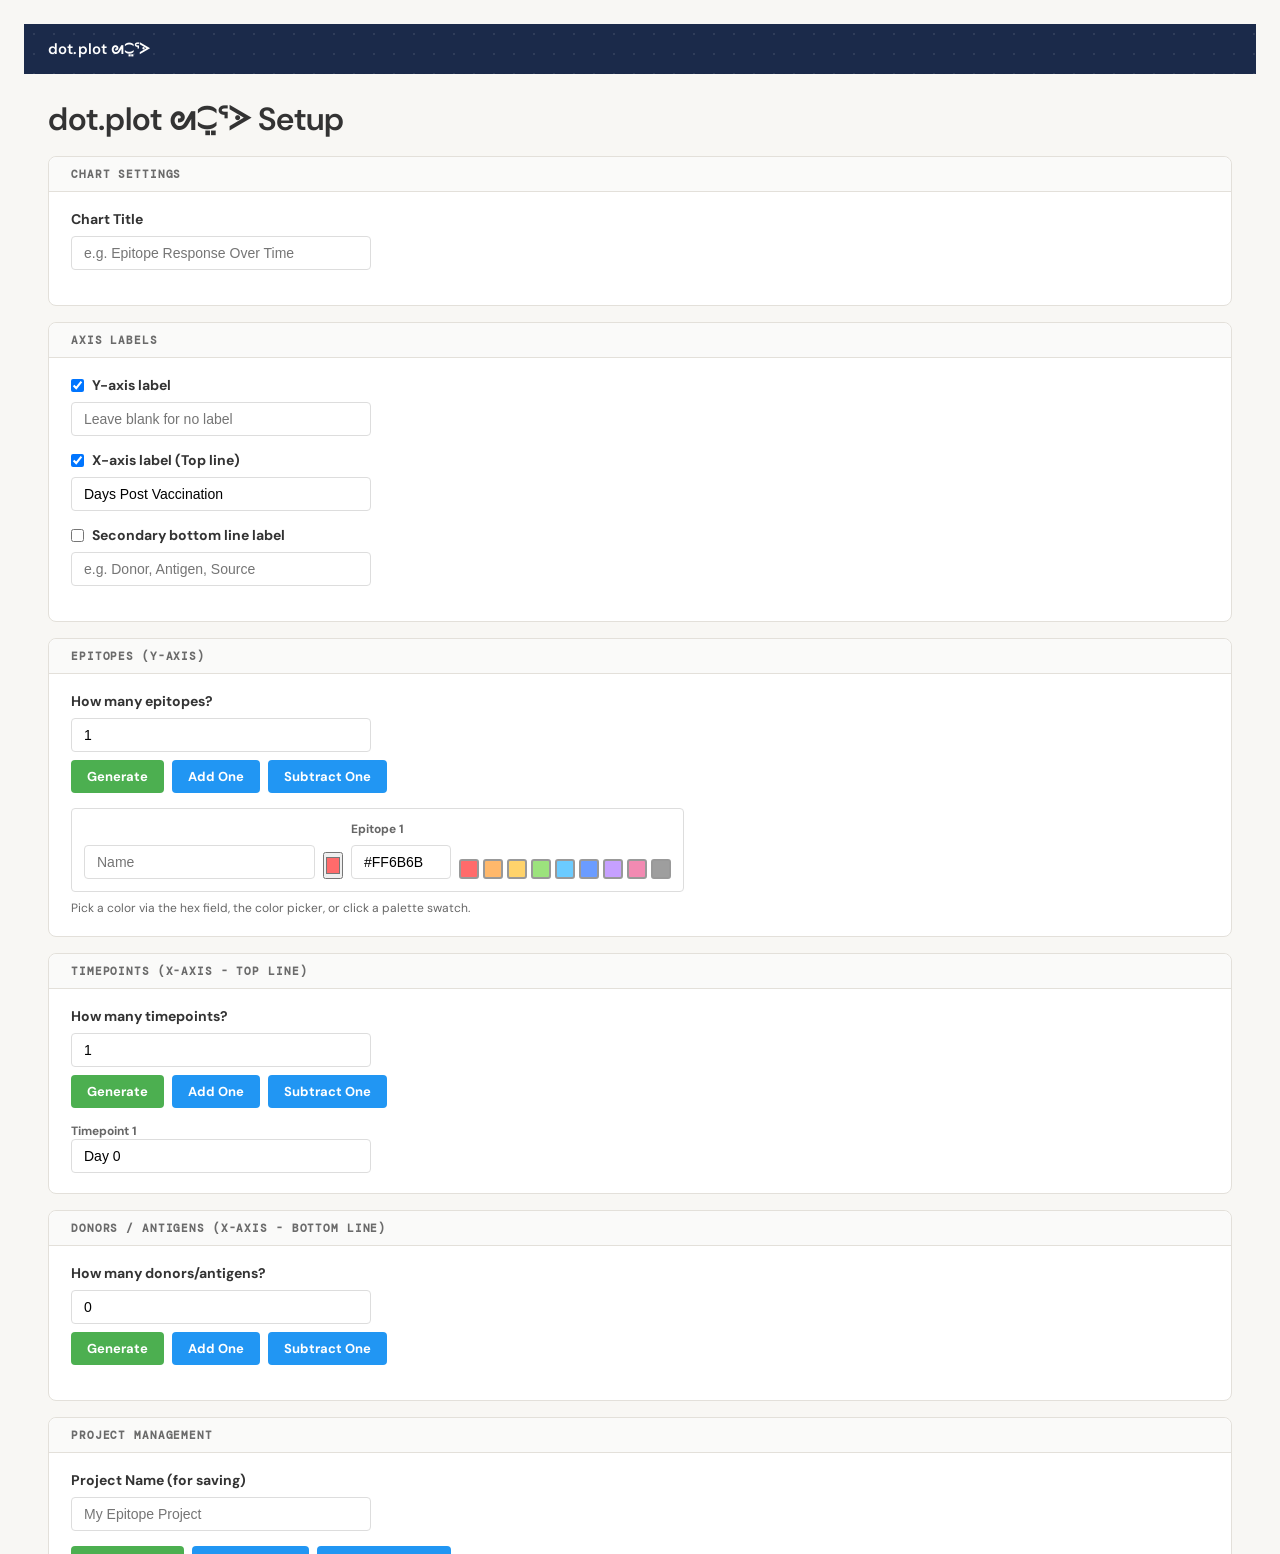
==== index.html @ 3cfeb723 "Initial static site for GitHub Pages Standalone client-side version of the dot.plot epitope visualiz" ====
<!DOCTYPE html>
<html lang="en">
<head>
    <meta charset="UTF-8">
    <meta name="viewport" content="width=device-width, initial-scale=1.0">
    <meta http-equiv="refresh" content="0; url=builder.html">
    <title>dot.plot ᘛ⁐̤ᕐᐷ</title>
    <link rel="preconnect" href="https://fonts.googleapis.com">
    <link rel="preconnect" href="https://fonts.gstatic.com" crossorigin>
    <link href="https://fonts.googleapis.com/css2?family=DM+Mono:ital,wght@0,400;0,500;1,400&family=DM+Sans:ital,opsz,wght@0,9..40,300;0,9..40,400;0,9..40,500;0,9..40,600;1,9..40,400&display=swap" rel="stylesheet">
    <link rel="stylesheet" href="css/style.css">
    <style>
        body { display: flex; align-items: center; justify-content: center; min-height: 100vh; }
        .landing {
            text-align: center;
            padding: 60px 40px;
            background: var(--surface);
            border-radius: var(--radius);
            box-shadow: var(--shadow);
            border: 1px solid var(--border);
            max-width: 480px;
        }
        .landing h1 { font-size: 2rem; margin-bottom: 12px; }
        .landing p { color: var(--text-muted); margin-bottom: 28px; font-size: 15px; line-height: 1.6; }
        .launch-btn {
            display: inline-block;
            padding: 14px 36px;
            background: var(--accent);
            color: #fff;
            border-radius: 8px;
            text-decoration: none;
            font-weight: 600;
            font-size: 16px;
            transition: background 0.2s;
        }
        .launch-btn:hover { background: var(--accent-dark); }
    </style>
</head>
<body>
    <div class="landing">
        <h1>dot.plot ᘛ⁐̤ᕐᐷ</h1>
        <p>An interactive tool for visualizing epitope responses across timepoints and donors. All data stays in your browser.</p>
        <a href="builder.html" class="launch-btn">Open Tool</a>
    </div>
</body>
</html>
---- css/style.css ----
/* ─── Design tokens ─────────────────────────────────────────────────────── */
:root {
    --nav:          #1B2A4A;
    --bg:           #F8F7F4;
    --surface:      #FFFFFF;
    --accent:       #E8823A;
    --accent-dark:  #CF6D28;
    --text:         #1C1C1E;
    --text-muted:   #6B6B6B;
    --border:       #E3E0DA;
    --shadow:       0 2px 16px rgba(27, 42, 74, 0.08);
    --radius:       12px;
    --font-body:    'DM Sans', Arial, sans-serif;
    --font-mono:    'DM Mono', 'Courier New', monospace;
}

/* ─── Reset ─────────────────────────────────────────────────────────────── */
* {
    margin: 0;
    padding: 0;
    box-sizing: border-box;
}

/* ─── Nav ────────────────────────────────────────────────────────────────── */
.site-nav {
    display: flex;
    align-items: center;
    gap: 16px;
    padding: 0 24px;
    height: 50px;
    background-color: var(--nav);
    background-image: radial-gradient(circle, rgba(255,255,255,0.09) 1px, transparent 1px);
    background-size: 20px 20px;
    font-family: var(--font-mono);
    font-size: 12px;
}

.site-nav-home {
    color: #FFFFFF;
    text-decoration: none;
    font-family: var(--font-body);
    font-weight: 600;
    font-size: 15px;
    letter-spacing: 0.01em;
    margin-right: auto;
}

.site-nav-home:hover {
    opacity: 0.8;
    text-decoration: none;
}

.site-nav-profile {
    color: rgba(255, 255, 255, 0.55);
    text-decoration: none;
    transition: color 0.2s;
}

.site-nav-profile:hover {
    color: rgba(255, 255, 255, 0.9);
    text-decoration: none;
}

.site-nav-logout {
    color: #FFFFFF;
    text-decoration: none;
    font-weight: 500;
    padding: 5px 13px;
    background: var(--accent);
    border-radius: 6px;
    transition: background-color 0.2s;
    border: none;
}

.site-nav-logout:hover {
    background: var(--accent-dark);
    text-decoration: none;
}

.site-nav-admin {
    color: #FFD580;
    text-decoration: none;
    font-weight: 500;
    padding: 4px 10px;
    border: 1px solid rgba(255, 213, 128, 0.35);
    border-radius: 5px;
    transition: background-color 0.2s;
}

.site-nav-admin:hover {
    background-color: rgba(255, 255, 255, 0.08);
    text-decoration: none;
}

.site-nav-section {
    color: rgba(255, 255, 255, 0.6);
    text-decoration: none;
    transition: color 0.2s;
}

.site-nav-section:hover {
    color: rgba(255, 255, 255, 0.9);
    text-decoration: none;
}

.site-nav-sep {
    width: 1px;
    height: 16px;
    background: rgba(255, 255, 255, 0.2);
    flex-shrink: 0;
}

/* ─── Body & container ───────────────────────────────────────────────────── */
body {
    font-family: var(--font-body);
    background-color: var(--bg);
    padding: 24px;
    color: var(--text);
}

.container {
    max-width: 1600px;
    margin: 0 auto;
    background-color: var(--surface);
    border-radius: var(--radius);
    box-shadow: var(--shadow);
    padding: 24px;
    border: 1px solid var(--border);
}

h1 {
    color: var(--text);
    margin-bottom: 20px;
    font-weight: 600;
}

/* ─── Info box ───────────────────────────────────────────────────────────── */
.info-box {
    background-color: #EEF4FF;
    padding: 10px 15px;
    border-radius: 6px;
    margin-bottom: 20px;
    border-left: 4px solid #3B82F6;
}

.info-box strong {
    color: #1D4ED8;
}

/* ─── Controls panel ─────────────────────────────────────────────────────── */
.controls-panel {
    display: grid;
    grid-template-columns: repeat(auto-fit, minmax(280px, 1fr));
    gap: 20px;
    margin: 20px 0;
    padding: 20px;
    background-color: #FAFAF8;
    border-radius: 8px;
    border: 1px solid var(--border);
}

.control-group {
    display: flex;
    flex-direction: column;
    gap: 8px;
}

.control-group label {
    font-weight: 600;
    color: var(--text);
    font-size: 14px;
}

.control-group input[type="range"] {
    height: 5px;
    border-radius: 3px;
    background: #ddd;
    outline: none;
    -webkit-appearance: none;
    cursor: pointer;
}

.control-group input[type="range"]::-webkit-slider-thumb {
    -webkit-appearance: none;
    appearance: none;
    width: 17px;
    height: 17px;
    border-radius: 50%;
    background: var(--accent);
    cursor: pointer;
    box-shadow: 0 1px 4px rgba(0,0,0,0.2);
}

.control-group input[type="range"]::-moz-range-thumb {
    width: 17px;
    height: 17px;
    border-radius: 50%;
    background: var(--accent);
    cursor: pointer;
    box-shadow: 0 1px 4px rgba(0,0,0,0.2);
    border: none;
}

.control-value {
    font-size: 12px;
    color: var(--text-muted);
    padding: 4px 8px;
    background: white;
    border-radius: 4px;
    border: 1px solid var(--border);
    text-align: center;
    font-weight: 500;
    font-family: var(--font-mono);
}

/* ─── Chart ──────────────────────────────────────────────────────────────── */
#chart {
    width: 100%;
    margin-bottom: 20px;
}

/* ─── Buttons ────────────────────────────────────────────────────────────── */
.controls {
    display: flex;
    gap: 10px;
    flex-wrap: wrap;
    margin-top: 20px;
    padding-top: 20px;
    border-top: 1px solid var(--border);
}

button {
    padding: 10px 20px;
    font-size: 14px;
    font-weight: 600;
    border: none;
    border-radius: 6px;
    cursor: pointer;
    transition: background-color 0.2s, opacity 0.2s;
    font-family: var(--font-body);
}

button.primary {
    background-color: #4CAF50;
    color: white;
}

button.primary:hover {
    background-color: #3d9140;
}

button.secondary {
    background-color: #5C6370;
    color: white;
}

button.secondary:hover {
    background-color: #4a5060;
}

button.back-button {
    background-color: #5C6370;
    color: white;
}

button.back-button:hover {
    background-color: #4a5060;
}

/* ─── Header ─────────────────────────────────────────────────────────────── */
.header {
    display: flex;
    justify-content: space-between;
    align-items: center;
    margin-bottom: 20px;
    padding-bottom: 20px;
    border-bottom: 1px solid var(--border);
}

.header h1 {
    margin: 0;
}

.button-group {
    display: flex;
    gap: 10px;
    flex-wrap: wrap;
}

/* ─── Card component (shared: home, slurm-jobs, calculators) ────────────── */
.card {
    display: flex;
    flex-direction: column;
    gap: 10px;
    padding: 22px 20px;
    border-radius: 10px;
    background: #fff;
    border: 1px solid var(--border);
    border-top: 3px solid var(--card-accent, var(--accent));
    text-decoration: none;
    color: inherit;
    transition: box-shadow 0.18s, transform 0.18s;
}

.card:hover {
    box-shadow: 0 6px 22px rgba(27, 42, 74, 0.11);
    transform: translateY(-2px);
    text-decoration: none;
    color: inherit;
}

.card-icon {
    width: 46px;
    height: 46px;
    border-radius: 10px;
    background: #F3F2F0;
    display: flex;
    align-items: center;
    justify-content: center;
    font-size: 22px;
    flex-shrink: 0;
}

.card-body {
    display: flex;
    flex-direction: column;
    gap: 5px;
}

.card-title {
    font-size: 16px;
    font-weight: 600;
    color: var(--text);
    line-height: 1.3;
}

.card-desc {
    font-size: 13px;
    color: var(--text-muted);
    line-height: 1.55;
}

/* Section page shared layout */
.section-page {
    max-width: 860px;
    margin: 40px auto;
    padding: 0 20px 40px;
}

.section-page-header {
    margin-bottom: 32px;
}

.section-page-header .back-link {
    display: inline-flex;
    align-items: center;
    gap: 5px;
    font-size: 13px;
    color: var(--text-muted);
    text-decoration: none;
    font-family: var(--font-mono);
    margin-bottom: 16px;
    transition: color 0.15s;
}

.section-page-header .back-link:hover {
    color: var(--text);
}

.section-page-header h1 {
    font-size: 26px;
    font-weight: 600;
    margin: 0 0 4px;
}

.section-page-header p {
    font-size: 13px;
    color: var(--text-muted);
    font-family: var(--font-mono);
}

.card-group-label {
    font-size: 11px;
    font-weight: 600;
    text-transform: uppercase;
    letter-spacing: 0.08em;
    color: var(--text-muted);
    font-family: var(--font-mono);
    margin: 28px 0 10px;
    padding-bottom: 6px;
    border-bottom: 1px solid var(--border);
}

.card-group-label:first-of-type {
    margin-top: 0;
}

.card-grid-2 {
    display: grid;
    grid-template-columns: 1fr 1fr;
    gap: 14px;
}

@media (max-width: 560px) {
    .card-grid-2 { grid-template-columns: 1fr; }
}

.card-grid-3 {
    display: grid;
    grid-template-columns: 1fr 1fr 1fr;
    gap: 14px;
}

@media (max-width: 700px) {
    .card-grid-3 { grid-template-columns: 1fr 1fr; }
}

@media (max-width: 480px) {
    .card-grid-3 { grid-template-columns: 1fr; }
}

.page-breadcrumb {
    display: inline-flex;
    align-items: center;
    gap: 5px;
    font-size: 13px;
    color: var(--text-muted);
    text-decoration: none;
    font-family: var(--font-mono);
    margin-bottom: 16px;
    transition: color 0.15s;
}

.page-breadcrumb:hover {
    color: var(--text);
    text-decoration: none;
}

/* ─── Tool page sections ─────────────────────────────────────────────────── */
.section {
    background: var(--surface);
    border: 1px solid var(--border);
    border-radius: 8px;
    padding: 20px 22px;
    margin: 16px 0;
}

.section-title {
    font-family: var(--font-mono);
    font-size: 11px;
    font-weight: 600;
    text-transform: uppercase;
    letter-spacing: 0.08em;
    color: var(--text-muted);
    margin: -20px -22px 18px;
    padding: 10px 22px;
    border-bottom: 1px solid var(--border);
    background: #FAFAF9;
    border-radius: 8px 8px 0 0;
}

/* ─── Form inputs ────────────────────────────────────────────────────────── */
input[type="text"]:focus,
input[type="number"]:focus,
input[type="email"]:focus,
input[type="password"]:focus,
input[type="file"]:focus,
textarea:focus,
select:focus {
    outline: none;
    border-color: var(--accent);
    box-shadow: 0 0 0 3px rgba(232, 130, 58, 0.12);
}

/* ─── Responsive ─────────────────────────────────────────────────────────── */
@media (max-width: 768px) {
    body { padding: 12px; }

    .controls-panel {
        grid-template-columns: 1fr;
    }

    .button-group {
        flex-direction: column;
    }

    button {
        width: 100%;
    }

    .header {
        flex-direction: column;
        gap: 15px;
        align-items: flex-start;
    }

    .header h1 {
        width: 100%;
    }

    .button-group {
        width: 100%;
    }
}
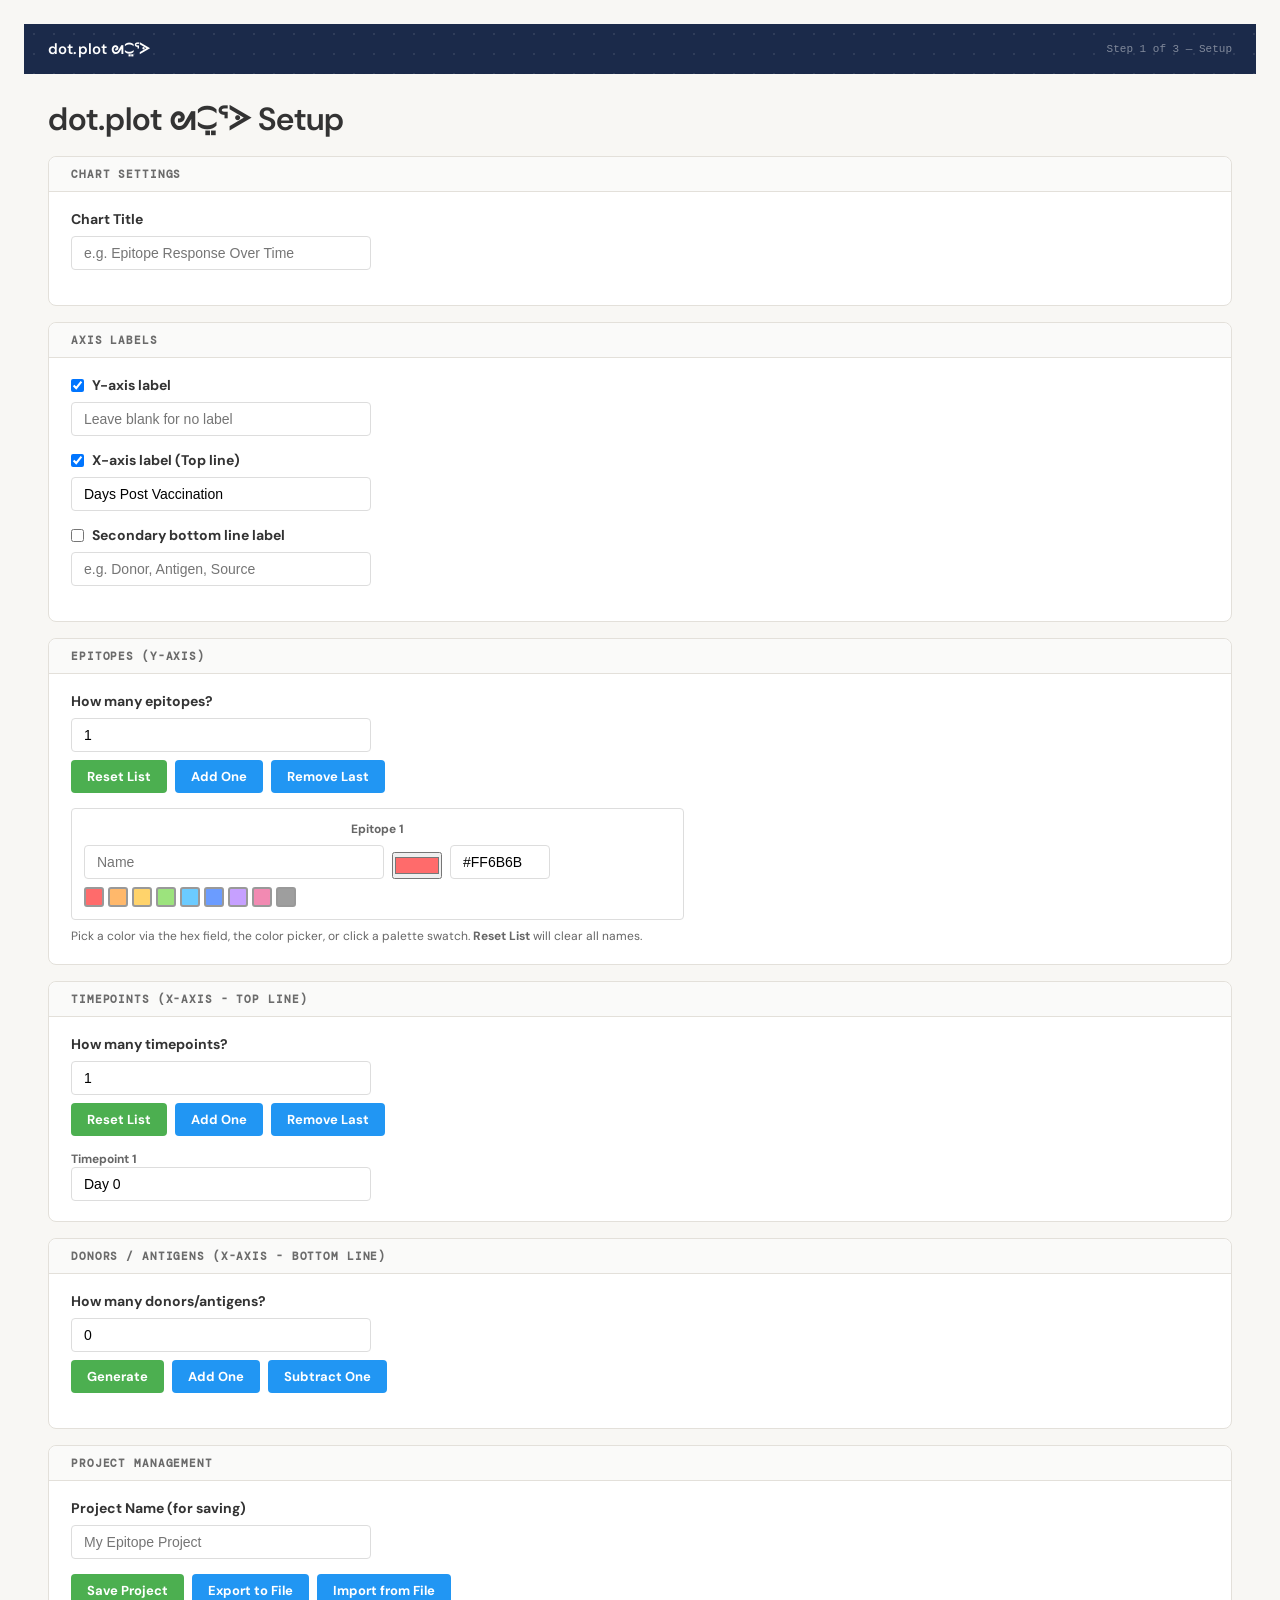
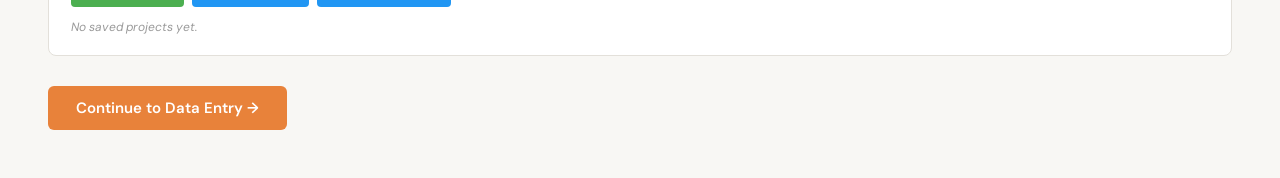
==== commit 59e78352: "Fix all review issues: data safety, UX, design polish - Rebuild data skeleton on every goToData(), p" ====
--- a/index.html
+++ b/index.html
@@ -5,10 +5,7 @@
     <meta name="viewport" content="width=device-width, initial-scale=1.0">
     <meta http-equiv="refresh" content="0; url=builder.html">
     <title>dot.plot ᘛ⁐̤ᕐᐷ</title>
-    <link rel="preconnect" href="https://fonts.googleapis.com">
-    <link rel="preconnect" href="https://fonts.gstatic.com" crossorigin>
-    <link href="https://fonts.googleapis.com/css2?family=DM+Mono:ital,wght@0,400;0,500;1,400&family=DM+Sans:ital,opsz,wght@0,9..40,300;0,9..40,400;0,9..40,500;0,9..40,600;1,9..40,400&display=swap" rel="stylesheet">
-    <link rel="stylesheet" href="css/style.css">
+    <link rel="icon" href="data:image/svg+xml,<svg xmlns='http://www.w3.org/2000/svg' viewBox='0 0 100 100'><text y='.9em' font-size='90'>🔬</text></svg>">
     <style>
         body { display: flex; align-items: center; justify-content: center; min-height: 100vh; }
         .landing {
